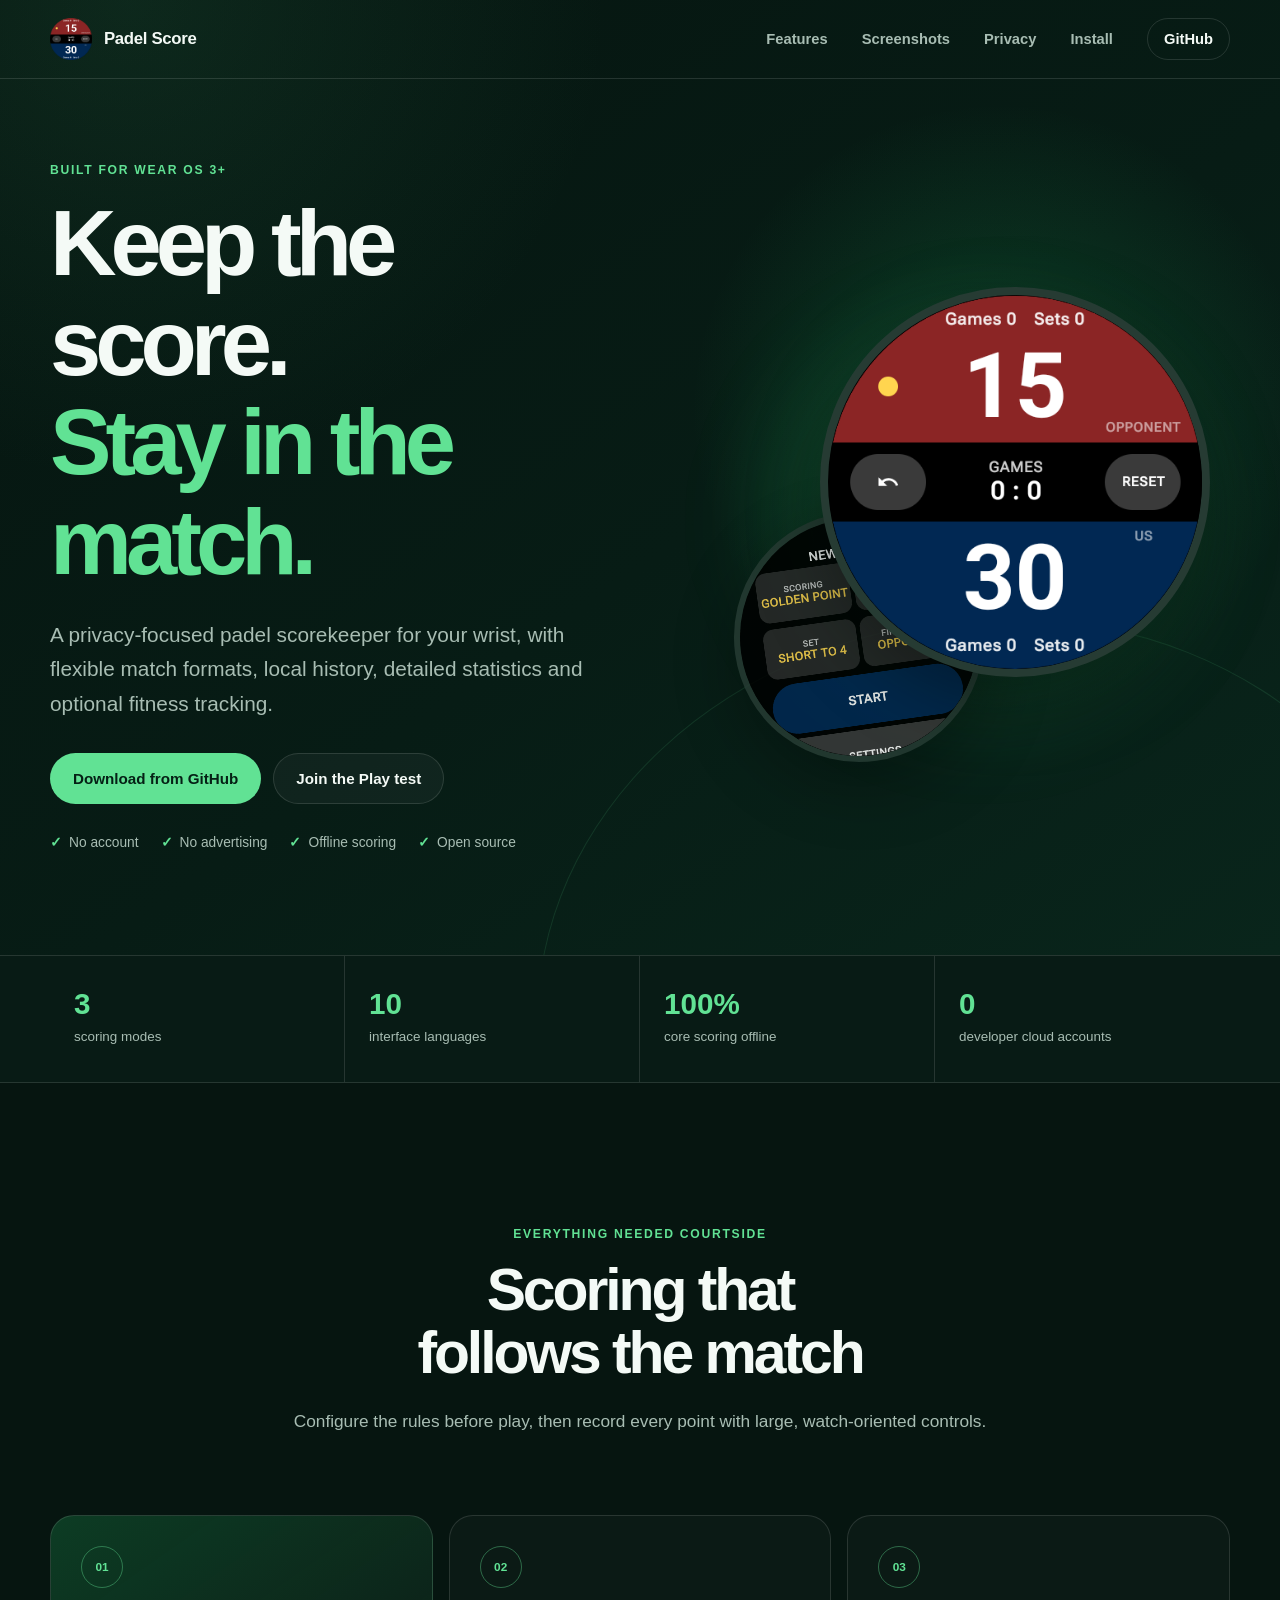
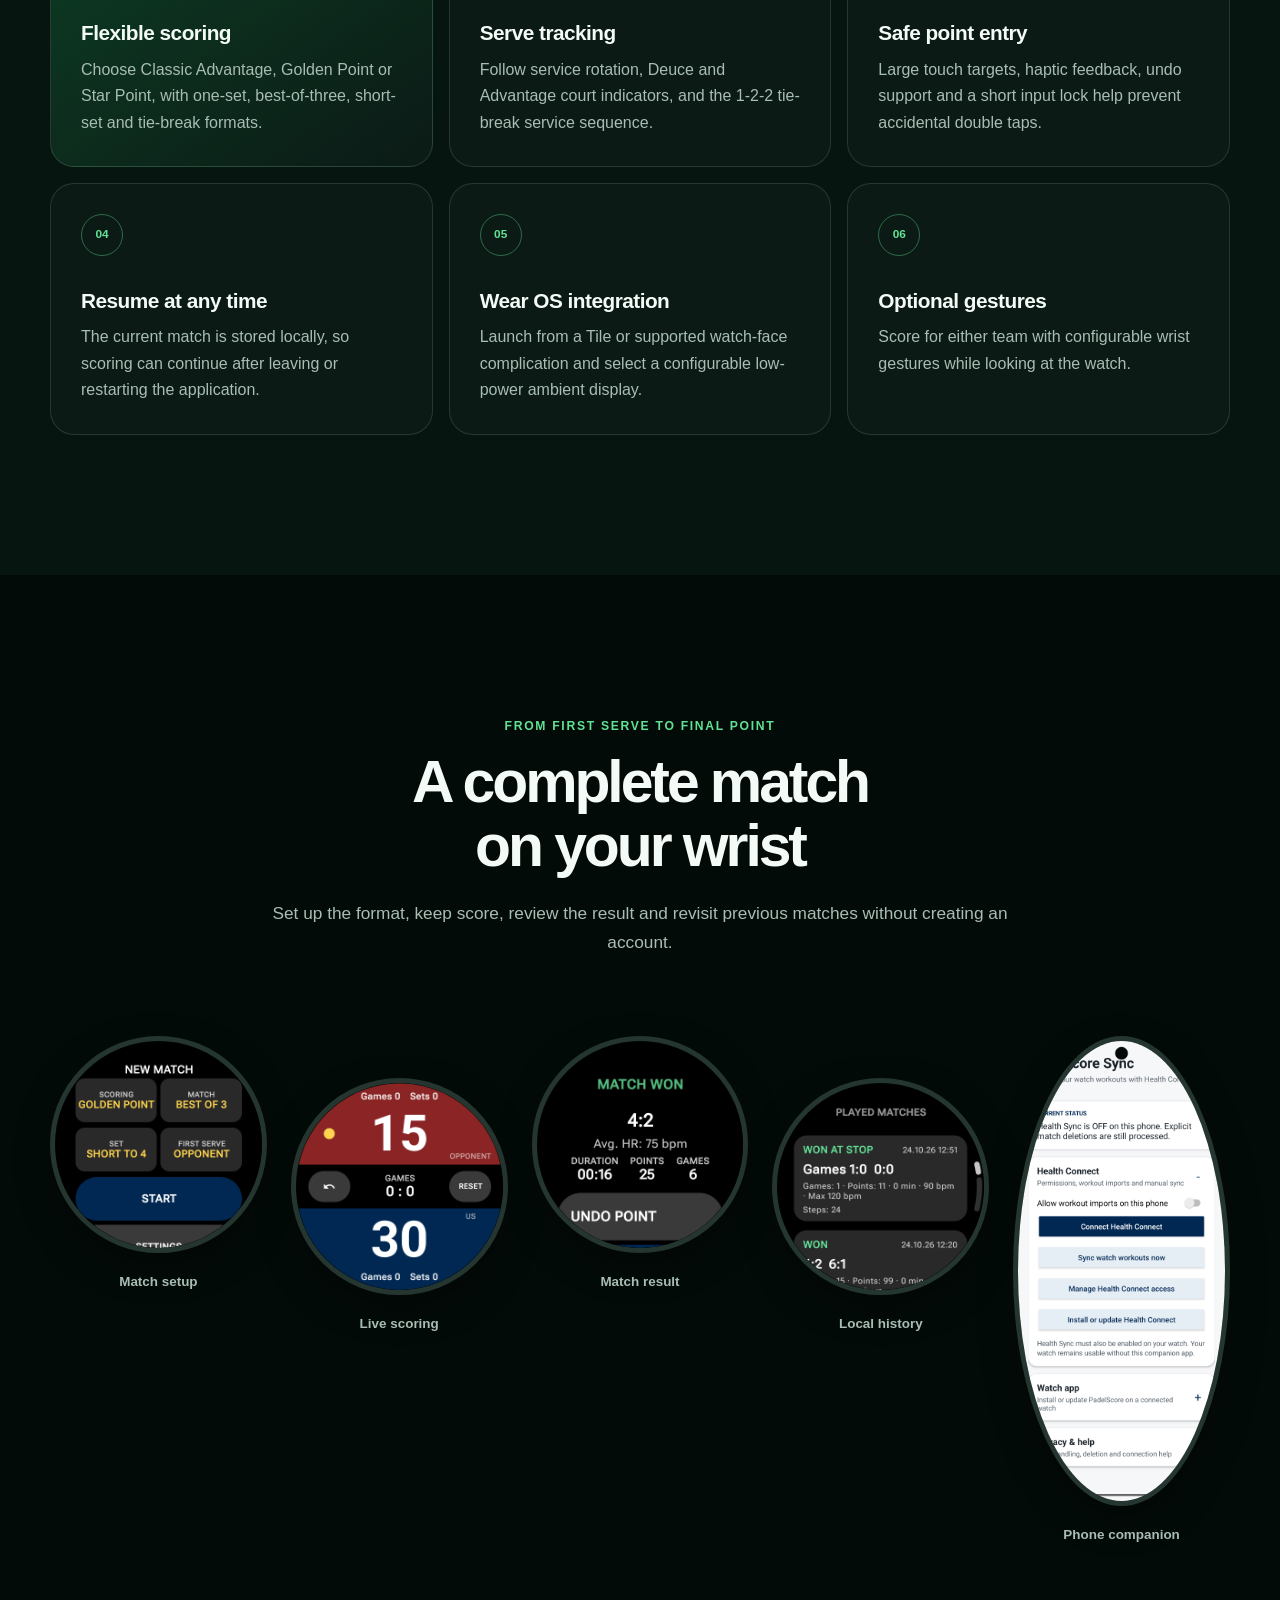
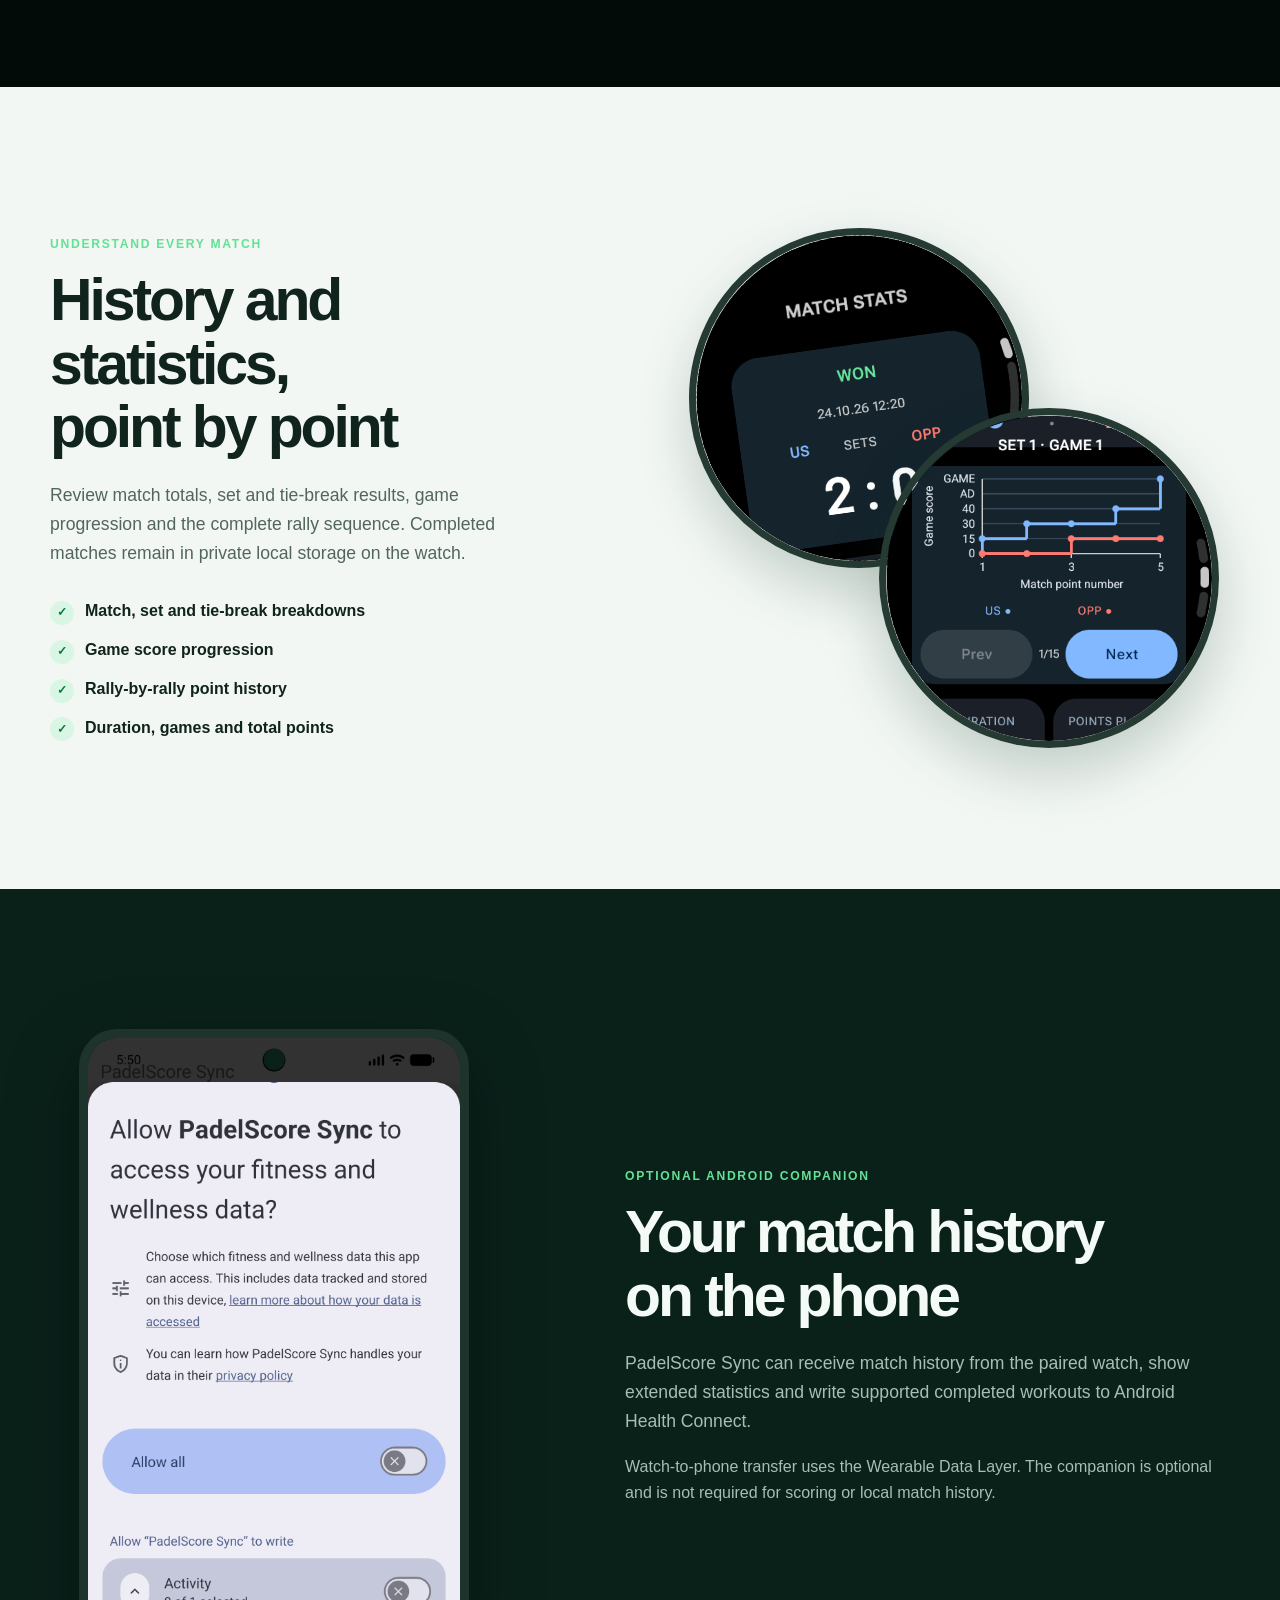
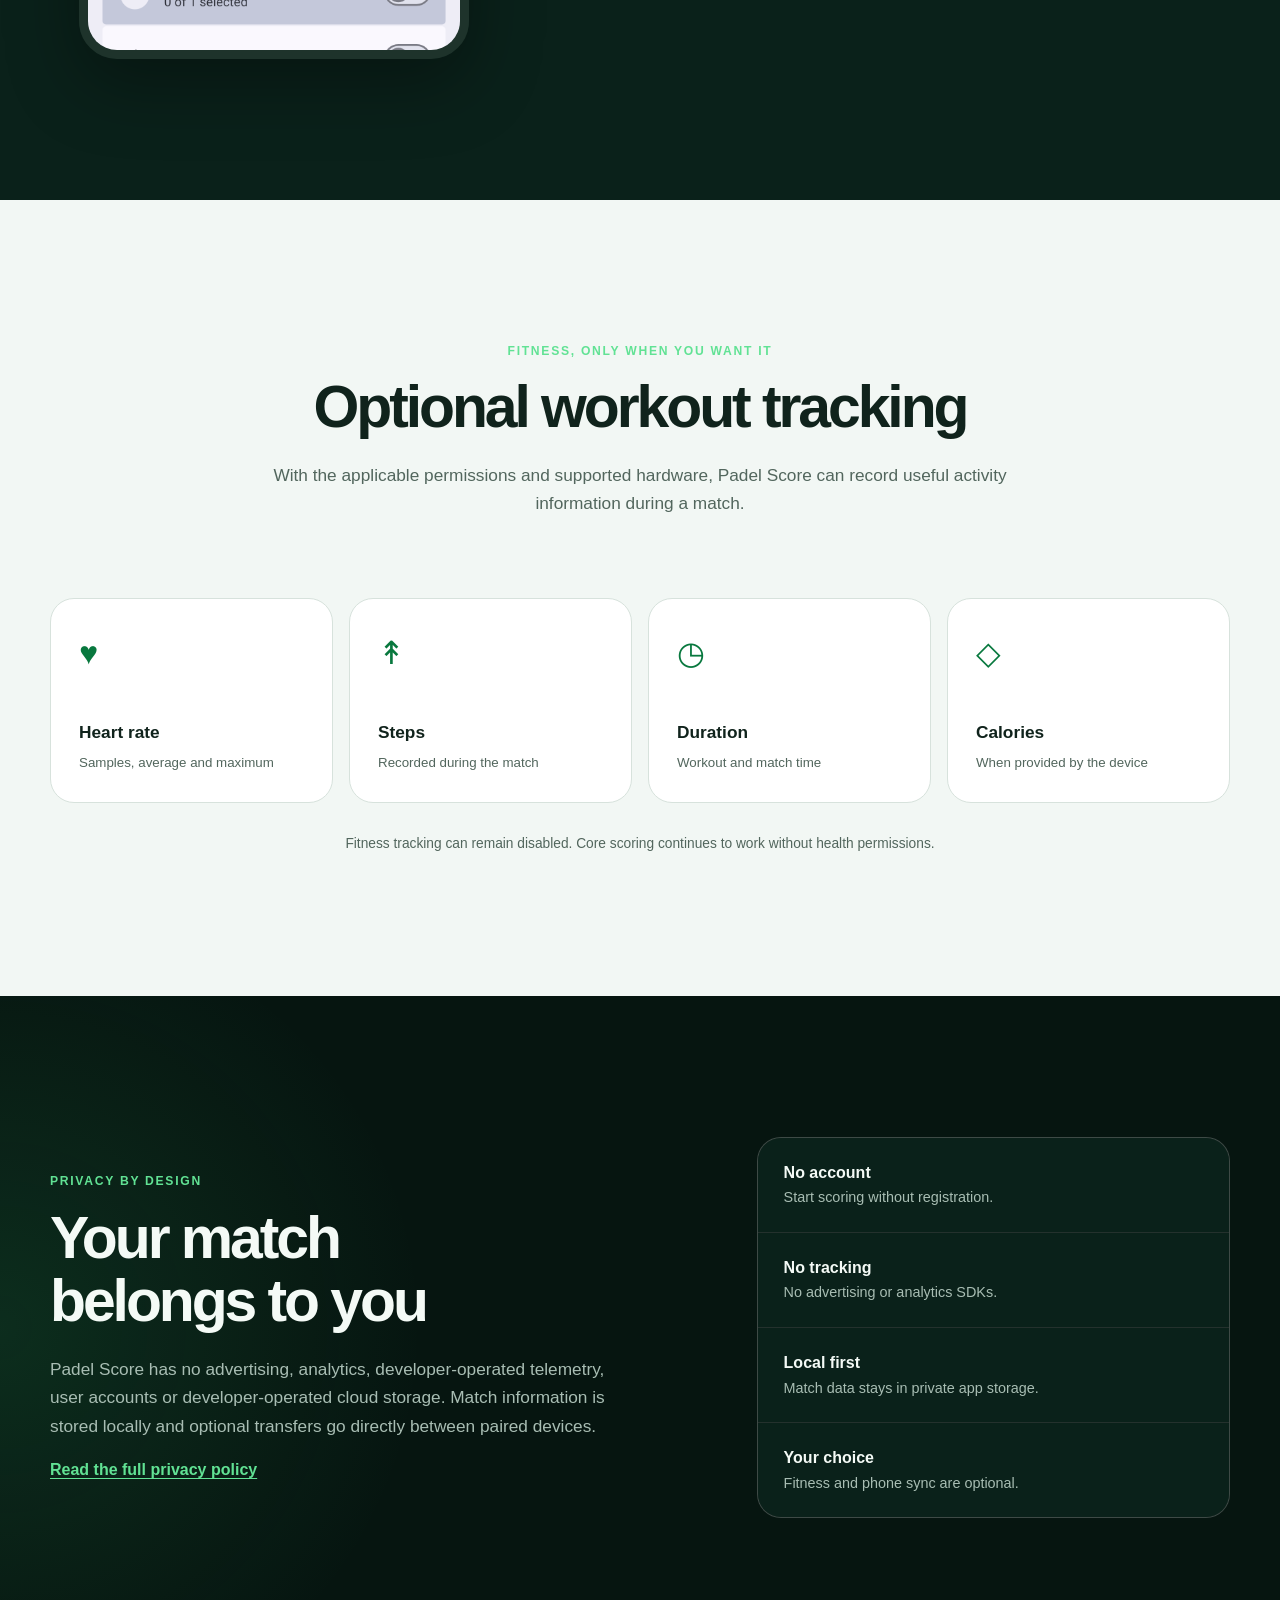
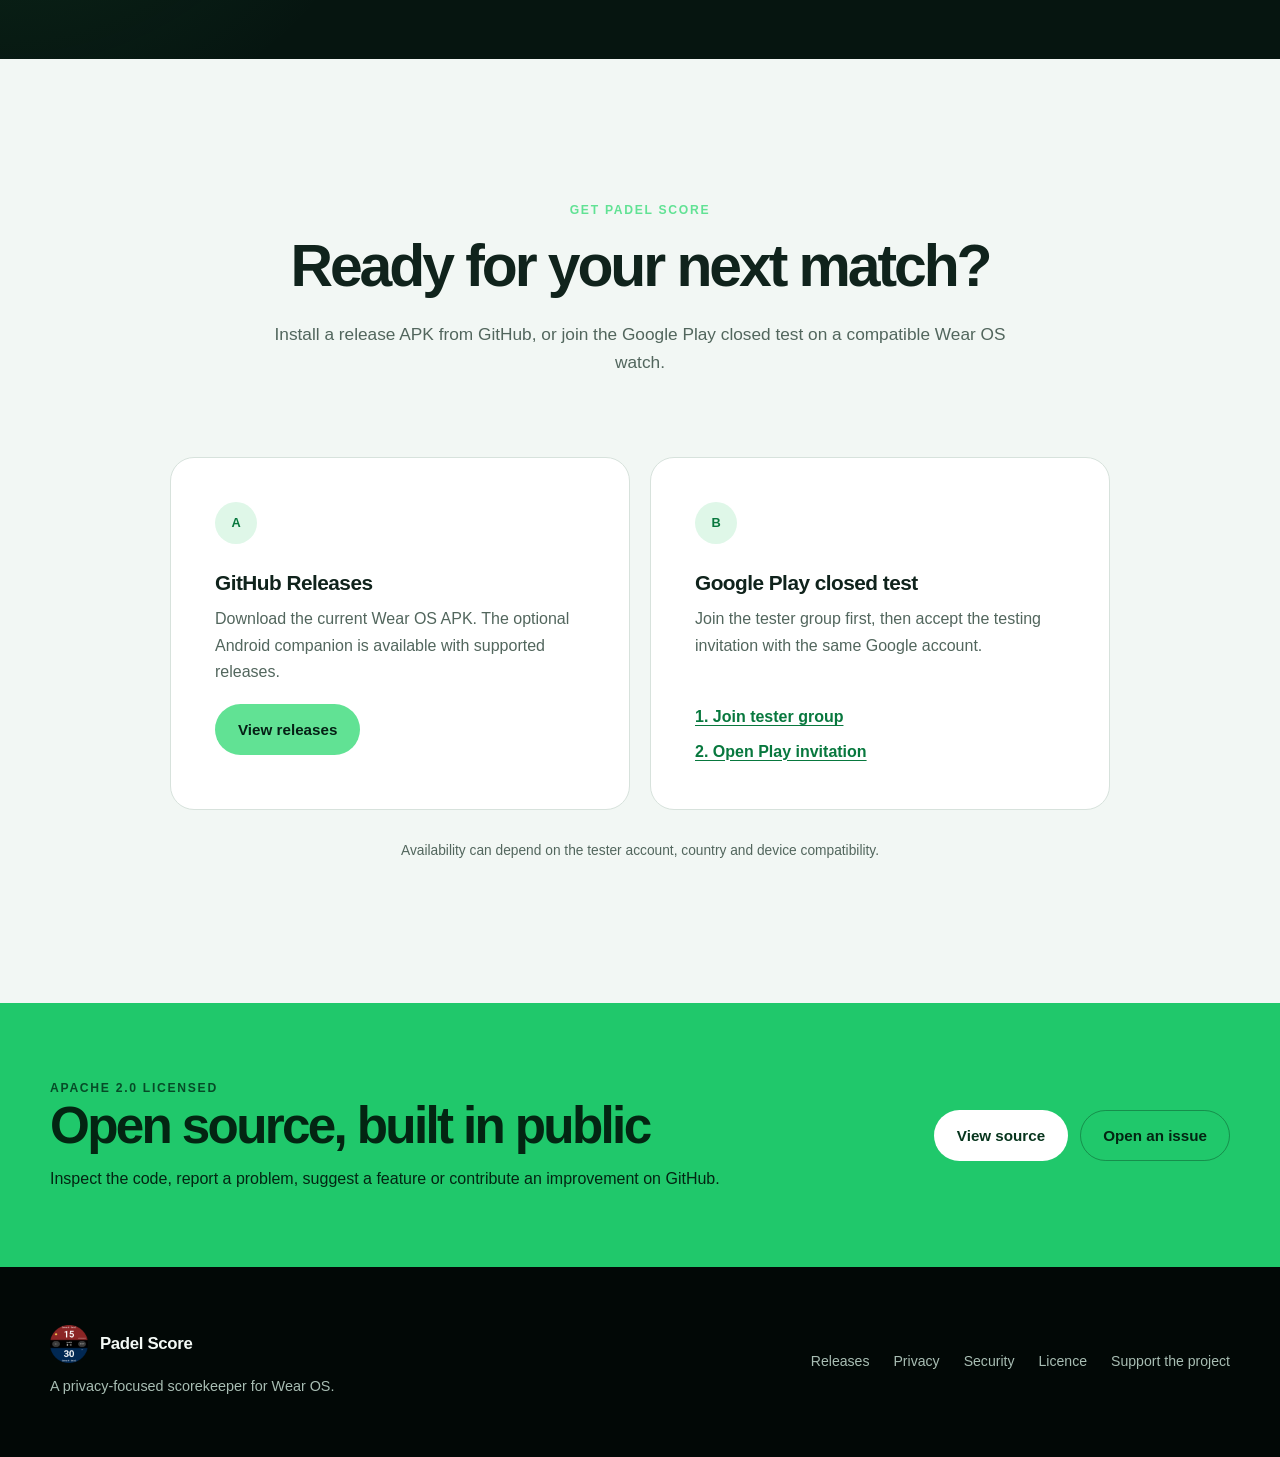
==== docs/index.html @ 8fca0ffe "github pages" ====
<!doctype html>
<html lang="en">
<head>
  <meta charset="utf-8">
  <meta name="viewport" content="width=device-width, initial-scale=1">
  <meta name="description" content="Padel Score is a privacy-focused Wear OS scorekeeper with offline scoring, local match history, detailed statistics and optional fitness tracking.">
  <meta name="theme-color" content="#071b16">
  <meta property="og:type" content="website">
  <meta property="og:title" content="Padel Score for Wear OS">
  <meta property="og:description" content="Keep score on your wrist. No account, no advertising and no developer-operated tracking.">
  <meta property="og:url" content="https://hygros.github.io/PadelScore/">
  <meta property="og:image" content="https://hygros.github.io/PadelScore/screenshots/07_match_scoring.png">
  <meta property="og:image:alt" content="Padel Score match scoring screen on Wear OS">
  <title>Padel Score for Wear OS</title>
  <link rel="icon" href="screenshots/07_match_scoring.png">
  <link rel="stylesheet" href="assets/styles.css">
</head>
<body>
  <a class="skip-link" href="#main">Skip to content</a>

  <header class="site-header">
    <div class="container nav-wrap">
      <a class="brand" href="./" aria-label="Padel Score home">
        <img src="screenshots/07_match_scoring.png" width="42" height="42" alt="">
        <span>Padel Score</span>
      </a>

      <nav aria-label="Main navigation">
        <a href="#features">Features</a>
        <a href="#screenshots">Screenshots</a>
        <a href="#privacy">Privacy</a>
        <a href="#install">Install</a>
        <a class="nav-github" href="https://github.com/Hygros/PadelScore">GitHub</a>
      </nav>
    </div>
  </header>

  <main id="main">
    <section class="hero">
      <div class="container hero-grid">
        <div class="hero-copy">
          <p class="eyebrow">Built for Wear OS 3+</p>
          <h1>Keep the score.<br><span>Stay in the match.</span></h1>
          <p class="hero-lead">
            A privacy-focused padel scorekeeper for your wrist, with flexible match formats,
            local history, detailed statistics and optional fitness tracking.
          </p>

          <div class="actions">
            <a class="button button-primary" href="https://github.com/Hygros/PadelScore/releases">
              Download from GitHub
            </a>
            <a class="button button-secondary" href="https://play.google.com/apps/testing/ch.hygro.padelscore">
              Join the Play test
            </a>
          </div>

          <ul class="trust-list" aria-label="Key product qualities">
            <li>No account</li>
            <li>No advertising</li>
            <li>Offline scoring</li>
            <li>Open source</li>
          </ul>
        </div>

        <div class="hero-visual" aria-label="Padel Score application preview">
          <div class="glow"></div>
          <figure class="watch-shot watch-shot-main">
            <img src="screenshots/07_match_scoring.png" alt="Live Padel Score match showing the current games, points and serving team">
          </figure>
          <figure class="watch-shot watch-shot-back">
            <img src="screenshots/01_new_match.png" alt="New match configuration screen">
          </figure>
        </div>
      </div>
    </section>

    <section class="quick-facts" aria-label="Product facts">
      <div class="container facts-grid">
        <div><strong>3</strong><span>scoring modes</span></div>
        <div><strong>10</strong><span>interface languages</span></div>
        <div><strong>100%</strong><span>core scoring offline</span></div>
        <div><strong>0</strong><span>developer cloud accounts</span></div>
      </div>
    </section>

    <section class="section" id="features">
      <div class="container">
        <div class="section-heading">
          <p class="eyebrow">Everything needed courtside</p>
          <h2>Scoring that follows the match</h2>
          <p>Configure the rules before play, then record every point with large, watch-oriented controls.</p>
        </div>

        <div class="feature-grid">
          <article class="feature-card feature-card-accent">
            <span class="feature-icon" aria-hidden="true">01</span>
            <h3>Flexible scoring</h3>
            <p>Choose Classic Advantage, Golden Point or Star Point, with one-set, best-of-three, short-set and tie-break formats.</p>
          </article>

          <article class="feature-card">
            <span class="feature-icon" aria-hidden="true">02</span>
            <h3>Serve tracking</h3>
            <p>Follow service rotation, Deuce and Advantage court indicators, and the 1-2-2 tie-break service sequence.</p>
          </article>

          <article class="feature-card">
            <span class="feature-icon" aria-hidden="true">03</span>
            <h3>Safe point entry</h3>
            <p>Large touch targets, haptic feedback, undo support and a short input lock help prevent accidental double taps.</p>
          </article>

          <article class="feature-card">
            <span class="feature-icon" aria-hidden="true">04</span>
            <h3>Resume at any time</h3>
            <p>The current match is stored locally, so scoring can continue after leaving or restarting the application.</p>
          </article>

          <article class="feature-card">
            <span class="feature-icon" aria-hidden="true">05</span>
            <h3>Wear OS integration</h3>
            <p>Launch from a Tile or supported watch-face complication and select a configurable low-power ambient display.</p>
          </article>

          <article class="feature-card">
            <span class="feature-icon" aria-hidden="true">06</span>
            <h3>Optional gestures</h3>
            <p>Score for either team with configurable wrist gestures while looking at the watch.</p>
          </article>
        </div>
      </div>
    </section>

    <section class="section section-dark" id="screenshots">
      <div class="container">
        <div class="section-heading">
          <p class="eyebrow">From first serve to final point</p>
          <h2>A complete match on your wrist</h2>
          <p>Set up the format, keep score, review the result and revisit previous matches without creating an account.</p>
        </div>

        <div class="screenshot-row">
          <figure>
            <img src="screenshots/01_new_match.png" loading="lazy" alt="New match setup with scoring mode and match format controls">
            <figcaption>Match setup</figcaption>
          </figure>
          <figure>
            <img src="screenshots/07_match_scoring.png" loading="lazy" alt="Live match scoring with teams, games and points">
            <figcaption>Live scoring</figcaption>
          </figure>
          <figure>
            <img src="screenshots/08_end_match.png" loading="lazy" alt="Completed match result">
            <figcaption>Match result</figcaption>
          </figure>
          <figure>
            <img src="screenshots/09_match_history.png" loading="lazy" alt="Locally stored match history">
            <figcaption>Local history</figcaption>
          </figure>
          <figure>
            <img src="screenshots/10_companion.png" loading="lazy" alt="Optional Android companion application">
            <figcaption>Phone companion</figcaption>
          </figure>
        </div>
      </div>
    </section>

    <section class="section stats-section">
      <div class="container split-layout">
        <div>
          <p class="eyebrow">Understand every match</p>
          <h2>History and statistics, point by point</h2>
          <p class="large-copy">
            Review match totals, set and tie-break results, game progression and the complete rally sequence.
            Completed matches remain in private local storage on the watch.
          </p>
          <ul class="check-list">
            <li>Match, set and tie-break breakdowns</li>
            <li>Game score progression</li>
            <li>Rally-by-rally point history</li>
            <li>Duration, games and total points</li>
          </ul>
        </div>

        <div class="stats-visual">
          <img class="stats-front" src="screenshots/stats-03.png" loading="lazy" alt="Game score progression chart">
          <img class="stats-back" src="screenshots/stats-01.png" loading="lazy" alt="Match statistics overview">
        </div>
      </div>
    </section>

    <section class="section companion-section">
      <div class="container split-layout split-layout-reverse">
        <div class="companion-visual">
          <img src="screenshots/11_companion-2.png" loading="lazy" alt="Detailed match view in the optional PadelScore Sync Android application">
        </div>

        <div>
          <p class="eyebrow">Optional Android companion</p>
          <h2>Your match history on the phone</h2>
          <p class="large-copy">
            PadelScore Sync can receive match history from the paired watch, show extended statistics
            and write supported completed workouts to Android Health Connect.
          </p>
          <p>
            Watch-to-phone transfer uses the Wearable Data Layer. The companion is optional and is
            not required for scoring or local match history.
          </p>
        </div>
      </div>
    </section>

    <section class="section fitness-section">
      <div class="container">
        <div class="section-heading">
          <p class="eyebrow">Fitness, only when you want it</p>
          <h2>Optional workout tracking</h2>
          <p>With the applicable permissions and supported hardware, Padel Score can record useful activity information during a match.</p>
        </div>

        <div class="metric-grid">
          <div><span aria-hidden="true">♥</span><strong>Heart rate</strong><small>Samples, average and maximum</small></div>
          <div><span aria-hidden="true">↟</span><strong>Steps</strong><small>Recorded during the match</small></div>
          <div><span aria-hidden="true">◷</span><strong>Duration</strong><small>Workout and match time</small></div>
          <div><span aria-hidden="true">◇</span><strong>Calories</strong><small>When provided by the device</small></div>
        </div>

        <p class="section-note">
          Fitness tracking can remain disabled. Core scoring continues to work without health permissions.
        </p>
      </div>
    </section>

    <section class="section privacy-section" id="privacy">
      <div class="container privacy-panel">
        <div>
          <p class="eyebrow">Privacy by design</p>
          <h2>Your match belongs to you</h2>
          <p>
            Padel Score has no advertising, analytics, developer-operated telemetry, user accounts
            or developer-operated cloud storage. Match information is stored locally and optional
            transfers go directly between paired devices.
          </p>
          <a class="text-link" href="https://github.com/Hygros/PadelScore/blob/main/docs/privacy-policy.md">
            Read the full privacy policy
          </a>
        </div>

        <ul class="privacy-list">
          <li><strong>No account</strong><span>Start scoring without registration.</span></li>
          <li><strong>No tracking</strong><span>No advertising or analytics SDKs.</span></li>
          <li><strong>Local first</strong><span>Match data stays in private app storage.</span></li>
          <li><strong>Your choice</strong><span>Fitness and phone sync are optional.</span></li>
        </ul>
      </div>
    </section>

    <section class="section install-section" id="install">
      <div class="container">
        <div class="section-heading">
          <p class="eyebrow">Get Padel Score</p>
          <h2>Ready for your next match?</h2>
          <p>Install a release APK from GitHub, or join the Google Play closed test on a compatible Wear OS watch.</p>
        </div>

        <div class="install-grid">
          <article>
            <span class="step-number">A</span>
            <h3>GitHub Releases</h3>
            <p>Download the current Wear OS APK. The optional Android companion is available with supported releases.</p>
            <a class="button button-primary" href="https://github.com/Hygros/PadelScore/releases">View releases</a>
          </article>

          <article>
            <span class="step-number">B</span>
            <h3>Google Play closed test</h3>
            <p>Join the tester group first, then accept the testing invitation with the same Google account.</p>
            <div class="stacked-links">
              <a href="https://groups.google.com/g/padel-score-testers">1. Join tester group</a>
              <a href="https://play.google.com/apps/testing/ch.hygro.padelscore">2. Open Play invitation</a>
            </div>
          </article>
        </div>

        <p class="availability-note">Availability can depend on the tester account, country and device compatibility.</p>
      </div>
    </section>

    <section class="open-source">
      <div class="container open-source-inner">
        <div>
          <p class="eyebrow">Apache 2.0 licensed</p>
          <h2>Open source, built in public</h2>
          <p>Inspect the code, report a problem, suggest a feature or contribute an improvement on GitHub.</p>
        </div>
        <div class="actions">
          <a class="button button-light" href="https://github.com/Hygros/PadelScore">View source</a>
          <a class="button button-outline-light" href="https://github.com/Hygros/PadelScore/issues">Open an issue</a>
        </div>
      </div>
    </section>
  </main>

  <footer>
    <div class="container footer-grid">
      <div>
        <a class="brand footer-brand" href="./">
          <img src="screenshots/07_match_scoring.png" width="38" height="38" alt="">
          <span>Padel Score</span>
        </a>
        <p>A privacy-focused scorekeeper for Wear OS.</p>
      </div>

      <div class="footer-links">
        <a href="https://github.com/Hygros/PadelScore/releases">Releases</a>
        <a href="https://github.com/Hygros/PadelScore/blob/main/docs/privacy-policy.md">Privacy</a>
        <a href="https://github.com/Hygros/PadelScore/blob/main/SECURITY.md">Security</a>
        <a href="https://github.com/Hygros/PadelScore/blob/main/LICENSE">Licence</a>
        <a href="https://buymeacoffee.com/hygros">Support the project</a>
      </div>
    </div>
  </footer>
</body>
</html>
---- docs/assets/styles.css ----
:root {
  color-scheme: dark;
  --bg: #061510;
  --bg-soft: #0a211a;
  --surface: #102a22;
  --surface-light: #f2f7f4;
  --text: #f4faf6;
  --text-dark: #10231c;
  --muted: #a8bdb3;
  --muted-dark: #52665d;
  --accent: #61e294;
  --accent-strong: #20c86b;
  --accent-dark: #08783e;
  --line: rgba(255, 255, 255, 0.12);
  --shadow: 0 24px 70px rgba(0, 0, 0, 0.35);
  --radius: 24px;
  --container: 1180px;
}

* {
  box-sizing: border-box;
}

html {
  scroll-behavior: smooth;
}

body {
  margin: 0;
  overflow-x: hidden;
  background: var(--bg);
  color: var(--text);
  font-family: Inter, Aptos, "Segoe UI", Roboto, Helvetica, Arial, sans-serif;
  font-size: 16px;
  line-height: 1.65;
  text-rendering: optimizeLegibility;
}

img {
  display: block;
  max-width: 100%;
}

a {
  color: inherit;
  text-decoration-thickness: 1px;
  text-underline-offset: 0.2em;
}

a:focus-visible,
button:focus-visible {
  outline: 3px solid #fff;
  outline-offset: 4px;
}

.container {
  width: min(calc(100% - 40px), var(--container));
  margin-inline: auto;
}

.skip-link {
  position: fixed;
  z-index: 100;
  top: 12px;
  left: 12px;
  padding: 10px 16px;
  border-radius: 8px;
  background: #fff;
  color: #000;
  transform: translateY(-160%);
}

.skip-link:focus {
  transform: translateY(0);
}

.site-header {
  position: absolute;
  z-index: 10;
  top: 0;
  right: 0;
  left: 0;
  border-bottom: 1px solid var(--line);
}

.nav-wrap {
  min-height: 78px;
  display: flex;
  align-items: center;
  justify-content: space-between;
  gap: 32px;
}

.brand {
  display: inline-flex;
  align-items: center;
  gap: 12px;
  color: var(--text);
  font-size: 1.05rem;
  font-weight: 750;
  letter-spacing: -0.02em;
  text-decoration: none;
}

.brand img {
  border-radius: 10px;
}

nav {
  display: flex;
  align-items: center;
  gap: clamp(16px, 3vw, 34px);
}

nav a {
  color: var(--muted);
  font-size: 0.92rem;
  font-weight: 650;
  text-decoration: none;
}

nav a:hover {
  color: var(--text);
}

nav .nav-github {
  padding: 8px 16px;
  border: 1px solid var(--line);
  border-radius: 999px;
  color: var(--text);
}

.hero {
  position: relative;
  overflow: hidden;
  min-height: 760px;
  padding: 160px 0 100px;
  background:
    radial-gradient(circle at 78% 43%, rgba(37, 210, 112, 0.2), transparent 27%),
    radial-gradient(circle at 10% 0%, rgba(46, 125, 82, 0.18), transparent 32%),
    linear-gradient(145deg, #061510 0%, #071c15 55%, #09251b 100%);
}

.hero::after {
  position: absolute;
  right: -12%;
  bottom: -45%;
  width: 70%;
  height: 80%;
  border: 1px solid rgba(97, 226, 148, 0.12);
  border-radius: 50%;
  content: "";
  transform: rotate(-8deg);
}

.hero-grid {
  position: relative;
  z-index: 1;
  display: grid;
  grid-template-columns: minmax(0, 1.08fr) minmax(370px, 0.92fr);
  align-items: center;
  gap: clamp(45px, 8vw, 110px);
}

.eyebrow {
  margin: 0 0 14px;
  color: var(--accent);
  font-size: 0.76rem;
  font-weight: 800;
  letter-spacing: 0.14em;
  text-transform: uppercase;
}

h1,
h2,
h3,
p {
  margin-top: 0;
}

h1,
h2,
h3 {
  line-height: 1.08;
  text-wrap: balance;
}

h1 {
  max-width: 760px;
  margin-bottom: 26px;
  font-size: clamp(3.35rem, 7.2vw, 6.3rem);
  letter-spacing: -0.065em;
}

h1 span {
  color: var(--accent);
}

h2 {
  margin-bottom: 22px;
  font-size: clamp(2.25rem, 4.6vw, 4.25rem);
  letter-spacing: -0.052em;
}

h3 {
  margin-bottom: 12px;
  font-size: 1.3rem;
  letter-spacing: -0.025em;
}

.hero-lead {
  max-width: 650px;
  margin-bottom: 32px;
  color: var(--muted);
  font-size: clamp(1.08rem, 2vw, 1.3rem);
}

.actions {
  display: flex;
  flex-wrap: wrap;
  gap: 12px;
}

.button {
  display: inline-flex;
  min-height: 50px;
  align-items: center;
  justify-content: center;
  padding: 12px 22px;
  border: 1px solid transparent;
  border-radius: 999px;
  font-size: 0.95rem;
  font-weight: 750;
  text-decoration: none;
  transition: transform 160ms ease, background-color 160ms ease, border-color 160ms ease;
}

.button:hover {
  transform: translateY(-2px);
}

.button-primary {
  background: var(--accent);
  color: #052015;
}

.button-primary:hover {
  background: #88efa9;
}

.button-secondary {
  border-color: var(--line);
  background: rgba(255, 255, 255, 0.04);
  color: var(--text);
}

.trust-list {
  display: flex;
  flex-wrap: wrap;
  gap: 7px 22px;
  margin: 28px 0 0;
  padding: 0;
  color: var(--muted);
  font-size: 0.86rem;
  list-style: none;
}

.trust-list li::before {
  margin-right: 7px;
  color: var(--accent);
  content: "✓";
  font-weight: 800;
}

.hero-visual {
  position: relative;
  height: 520px;
}

.glow {
  position: absolute;
  inset: 12% 5% 7%;
  border-radius: 50%;
  background: rgba(54, 231, 128, 0.1);
  filter: blur(40px);
}

.watch-shot {
  position: absolute;
  margin: 0;
  overflow: hidden;
  border: 8px solid #263b33;
  border-radius: 50%;
  background: #000;
  box-shadow: var(--shadow);
}

.watch-shot img {
  width: 100%;
  aspect-ratio: 1;
  object-fit: cover;
}

.watch-shot-main {
  z-index: 2;
  top: 40px;
  right: 4%;
  width: min(82%, 390px);
}

.watch-shot-back {
  bottom: 5px;
  left: 0;
  width: min(53%, 250px);
  border-width: 6px;
  opacity: 0.86;
  transform: rotate(-8deg);
}

.quick-facts {
  border-block: 1px solid var(--line);
  background: #081b15;
}

.facts-grid {
  display: grid;
  grid-template-columns: repeat(4, 1fr);
}

.facts-grid div {
  display: flex;
  min-height: 126px;
  flex-direction: column;
  justify-content: center;
  padding: 24px;
  border-right: 1px solid var(--line);
}

.facts-grid div:last-child {
  border-right: 0;
}

.facts-grid strong {
  color: var(--accent);
  font-size: 1.85rem;
  line-height: 1;
}

.facts-grid span {
  margin-top: 7px;
  color: var(--muted);
  font-size: 0.84rem;
}

.section {
  padding: clamp(85px, 11vw, 145px) 0;
}

.section-heading {
  max-width: 760px;
  margin: 0 auto clamp(48px, 7vw, 80px);
  text-align: center;
}

.section-heading > p:last-child {
  color: var(--muted);
  font-size: 1.08rem;
}

.feature-grid {
  display: grid;
  grid-template-columns: repeat(3, 1fr);
  gap: 16px;
}

.feature-card {
  min-height: 250px;
  padding: 30px;
  border: 1px solid var(--line);
  border-radius: var(--radius);
  background: rgba(255, 255, 255, 0.025);
}

.feature-card-accent {
  background: linear-gradient(145deg, rgba(36, 185, 100, 0.24), rgba(255, 255, 255, 0.025));
}

.feature-card p {
  margin-bottom: 0;
  color: var(--muted);
}

.feature-icon {
  display: grid;
  width: 42px;
  height: 42px;
  margin-bottom: 34px;
  place-items: center;
  border: 1px solid rgba(97, 226, 148, 0.4);
  border-radius: 50%;
  color: var(--accent);
  font-size: 0.74rem;
  font-weight: 800;
}

.section-dark {
  background: #030b08;
}

.screenshot-row {
  display: grid;
  grid-template-columns: repeat(5, 1fr);
  gap: clamp(12px, 2vw, 24px);
}

.screenshot-row figure {
  margin: 0;
  text-align: center;
}

.screenshot-row img {
  width: 100%;
  border: 5px solid #24362f;
  border-radius: 50%;
  box-shadow: 0 14px 35px rgba(0, 0, 0, 0.35);
}

.screenshot-row figure:nth-child(even) {
  padding-top: 42px;
}

.screenshot-row figcaption {
  margin-top: 18px;
  color: var(--muted);
  font-size: 0.84rem;
  font-weight: 650;
}

.stats-section,
.fitness-section,
.install-section {
  background: var(--surface-light);
  color: var(--text-dark);
}

.split-layout {
  display: grid;
  grid-template-columns: minmax(0, 0.95fr) minmax(400px, 1.05fr);
  align-items: center;
  gap: clamp(50px, 10vw, 130px);
}

.large-copy {
  color: var(--muted-dark);
  font-size: 1.1rem;
}

.check-list {
  display: grid;
  gap: 12px;
  margin: 30px 0 0;
  padding: 0;
  list-style: none;
}

.check-list li {
  font-weight: 650;
}

.check-list li::before {
  display: inline-grid;
  width: 24px;
  height: 24px;
  margin-right: 11px;
  place-items: center;
  border-radius: 50%;
  background: #d9f5e4;
  color: var(--accent-dark);
  content: "✓";
  font-size: 0.75rem;
}

.stats-visual {
  position: relative;
  min-height: 520px;
}

.stats-visual img {
  position: absolute;
  width: min(66%, 340px);
  border: 7px solid #253a32;
  border-radius: 50%;
  box-shadow: 0 24px 55px rgba(21, 57, 40, 0.22);
}

.stats-front {
  z-index: 2;
  right: 2%;
  bottom: 0;
}

.stats-back {
  top: 0;
  left: 2%;
  transform: rotate(-8deg);
}

.companion-section {
  background: #0a211a;
}

.split-layout-reverse {
  grid-template-columns: minmax(400px, 0.85fr) minmax(0, 1.15fr);
}

.companion-visual {
  display: flex;
  justify-content: center;
}

.companion-visual img {
  width: min(100%, 390px);
  max-height: 630px;
  border: 9px solid #1e332b;
  border-radius: 38px;
  box-shadow: var(--shadow);
  object-fit: cover;
  object-position: top;
}

.companion-section .large-copy,
.companion-section p:last-child {
  color: var(--muted);
}

.fitness-section .section-heading > p:last-child {
  color: var(--muted-dark);
}

.metric-grid {
  display: grid;
  grid-template-columns: repeat(4, 1fr);
  gap: 16px;
}

.metric-grid div {
  display: flex;
  min-height: 205px;
  flex-direction: column;
  padding: 28px;
  border: 1px solid #d7e2dc;
  border-radius: var(--radius);
  background: #fff;
}

.metric-grid span {
  margin-bottom: auto;
  color: var(--accent-dark);
  font-size: 2rem;
}

.metric-grid strong {
  font-size: 1.08rem;
}

.metric-grid small {
  margin-top: 5px;
  color: var(--muted-dark);
}

.section-note,
.availability-note {
  margin: 30px auto 0;
  color: var(--muted-dark);
  font-size: 0.86rem;
  text-align: center;
}

.privacy-section {
  background:
    radial-gradient(circle at 0 50%, rgba(56, 208, 119, 0.13), transparent 32%),
    var(--bg);
}

.privacy-panel {
  display: grid;
  grid-template-columns: 1.1fr 0.9fr;
  gap: clamp(50px, 10vw, 130px);
  align-items: center;
}

.privacy-panel > div > p:not(.eyebrow) {
  max-width: 650px;
  color: var(--muted);
  font-size: 1.08rem;
}

.text-link {
  color: var(--accent);
  font-weight: 750;
}

.privacy-list {
  display: grid;
  gap: 1px;
  margin: 0;
  padding: 0;
  overflow: hidden;
  border: 1px solid var(--line);
  border-radius: var(--radius);
  background: var(--line);
  list-style: none;
}

.privacy-list li {
  display: flex;
  flex-direction: column;
  padding: 22px 26px;
  background: #0a211a;
}

.privacy-list span {
  color: var(--muted);
  font-size: 0.9rem;
}

.install-section .section-heading > p:last-child {
  color: var(--muted-dark);
}

.install-grid {
  display: grid;
  max-width: 940px;
  margin-inline: auto;
  grid-template-columns: repeat(2, 1fr);
  gap: 20px;
}

.install-grid article {
  padding: clamp(28px, 4vw, 44px);
  border: 1px solid #d7e2dc;
  border-radius: var(--radius);
  background: #fff;
}

.install-grid article p {
  min-height: 82px;
  color: var(--muted-dark);
}

.step-number {
  display: grid;
  width: 42px;
  height: 42px;
  margin-bottom: 28px;
  place-items: center;
  border-radius: 50%;
  background: #dff7e8;
  color: var(--accent-dark);
  font-size: 0.8rem;
  font-weight: 800;
}

.stacked-links {
  display: flex;
  flex-direction: column;
  align-items: flex-start;
  gap: 8px;
}

.stacked-links a {
  color: var(--accent-dark);
  font-weight: 750;
}

.open-source {
  padding: 75px 0;
  background: var(--accent-strong);
  color: #032512;
}

.open-source-inner {
  display: flex;
  align-items: center;
  justify-content: space-between;
  gap: 50px;
}

.open-source h2 {
  margin-bottom: 12px;
  font-size: clamp(2rem, 4vw, 3.3rem);
}

.open-source p {
  max-width: 670px;
  margin-bottom: 0;
}

.open-source .eyebrow {
  color: #064b27;
}

.button-light {
  background: #fff;
  color: #07351d;
}

.button-outline-light {
  border-color: rgba(3, 37, 18, 0.35);
  color: #032512;
}

footer {
  padding: 58px 0;
  background: #020806;
}

.footer-grid {
  display: flex;
  align-items: center;
  justify-content: space-between;
  gap: 40px;
}

.footer-brand {
  margin-bottom: 12px;
}

footer p {
  margin-bottom: 0;
  color: var(--muted);
  font-size: 0.9rem;
}

.footer-links {
  display: flex;
  flex-wrap: wrap;
  justify-content: flex-end;
  gap: 12px 24px;
}

.footer-links a {
  color: var(--muted);
  font-size: 0.88rem;
  text-decoration: none;
}

.footer-links a:hover {
  color: var(--text);
}

@media (max-width: 900px) {
  .hero-grid,
  .split-layout,
  .split-layout-reverse,
  .privacy-panel {
    grid-template-columns: 1fr;
  }

  .hero {
    padding-top: 140px;
  }

  .hero-copy {
    text-align: center;
  }

  .hero-lead,
  .actions,
  .trust-list {
    justify-content: center;
    margin-right: auto;
    margin-left: auto;
  }

  .hero-visual {
    width: min(100%, 560px);
    margin-inline: auto;
  }

  .feature-grid {
    grid-template-columns: repeat(2, 1fr);
  }

  .split-layout-reverse .companion-visual {
    order: 2;
  }

  .metric-grid {
    grid-template-columns: repeat(2, 1fr);
  }

  .privacy-panel {
    max-width: 740px;
  }

  .open-source-inner {
    align-items: flex-start;
    flex-direction: column;
  }
}

@media (max-width: 680px) {
  .container {
    width: min(calc(100% - 28px), var(--container));
  }

  .site-header {
    position: relative;
    background: #061510;
  }

  .nav-wrap {
    min-height: 68px;
  }

  nav a:not(.nav-github) {
    display: none;
  }

  .hero {
    min-height: 0;
    padding: 82px 0 70px;
  }

  h1 {
    font-size: clamp(3rem, 15vw, 4.5rem);
  }

  .hero-visual {
    height: 390px;
  }

  .watch-shot-main {
    right: 1%;
    width: min(78%, 310px);
  }

  .watch-shot-back {
    width: min(50%, 190px);
  }

  .facts-grid {
    grid-template-columns: repeat(2, 1fr);
  }

  .facts-grid div:nth-child(2) {
    border-right: 0;
  }

  .facts-grid div:nth-child(-n + 2) {
    border-bottom: 1px solid var(--line);
  }

  .feature-grid,
  .install-grid {
    grid-template-columns: 1fr;
  }

  .feature-card {
    min-height: 0;
  }

  .screenshot-row {
    width: calc(100% + 14px);
    grid-template-columns: repeat(5, 180px);
    overflow-x: auto;
    scroll-snap-type: x mandatory;
    scrollbar-color: var(--accent-dark) transparent;
  }

  .screenshot-row figure {
    scroll-snap-align: start;
  }

  .screenshot-row figure:nth-child(even) {
    padding-top: 0;
  }

  .stats-visual {
    min-height: 390px;
  }

  .stats-visual img {
    width: min(62%, 260px);
    border-width: 5px;
  }

  .companion-visual img {
    max-height: 560px;
  }

  .metric-grid {
    grid-template-columns: 1fr;
  }

  .metric-grid div {
    min-height: 160px;
  }

  .install-grid article p {
    min-height: 0;
  }

  .footer-grid {
    align-items: flex-start;
    flex-direction: column;
  }

  .footer-links {
    justify-content: flex-start;
  }
}

@media (prefers-reduced-motion: reduce) {
  html {
    scroll-behavior: auto;
  }

  *,
  *::before,
  *::after {
    scroll-behavior: auto !important;
    transition-duration: 0.01ms !important;
  }
}
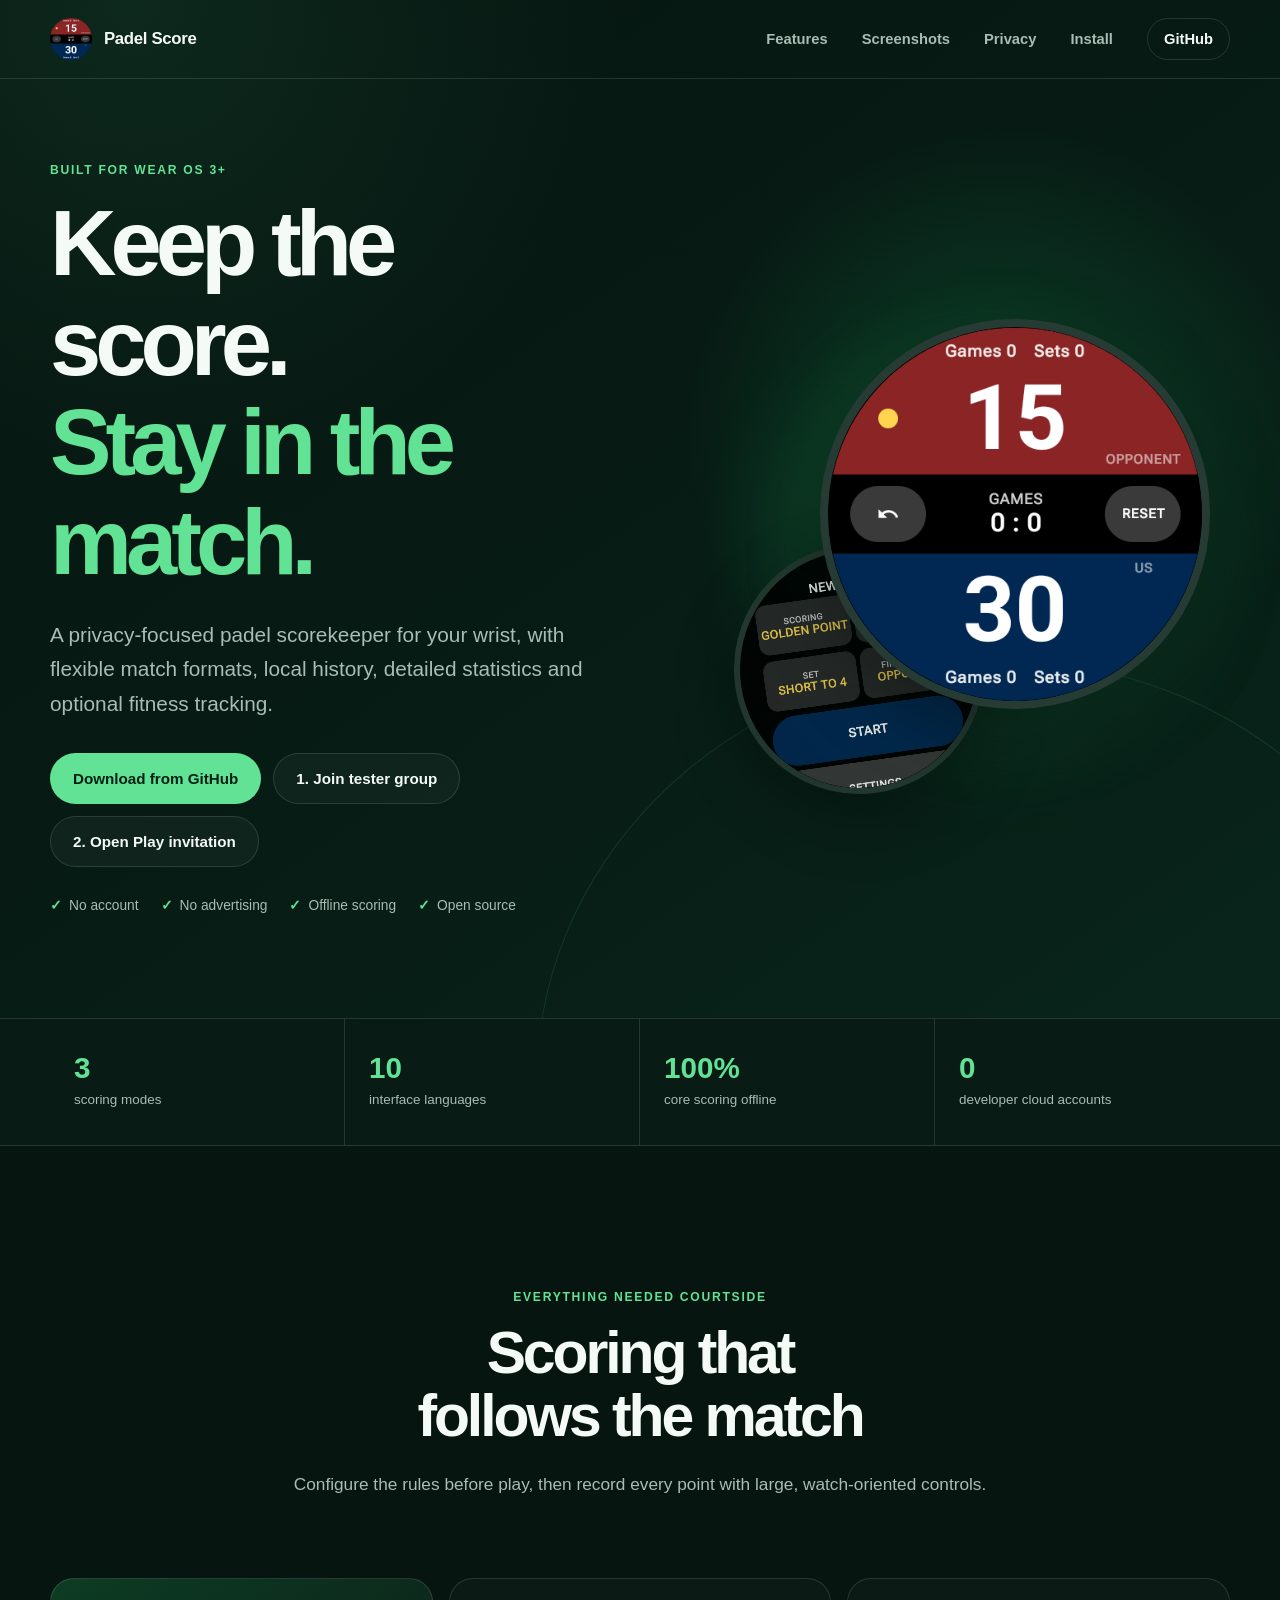
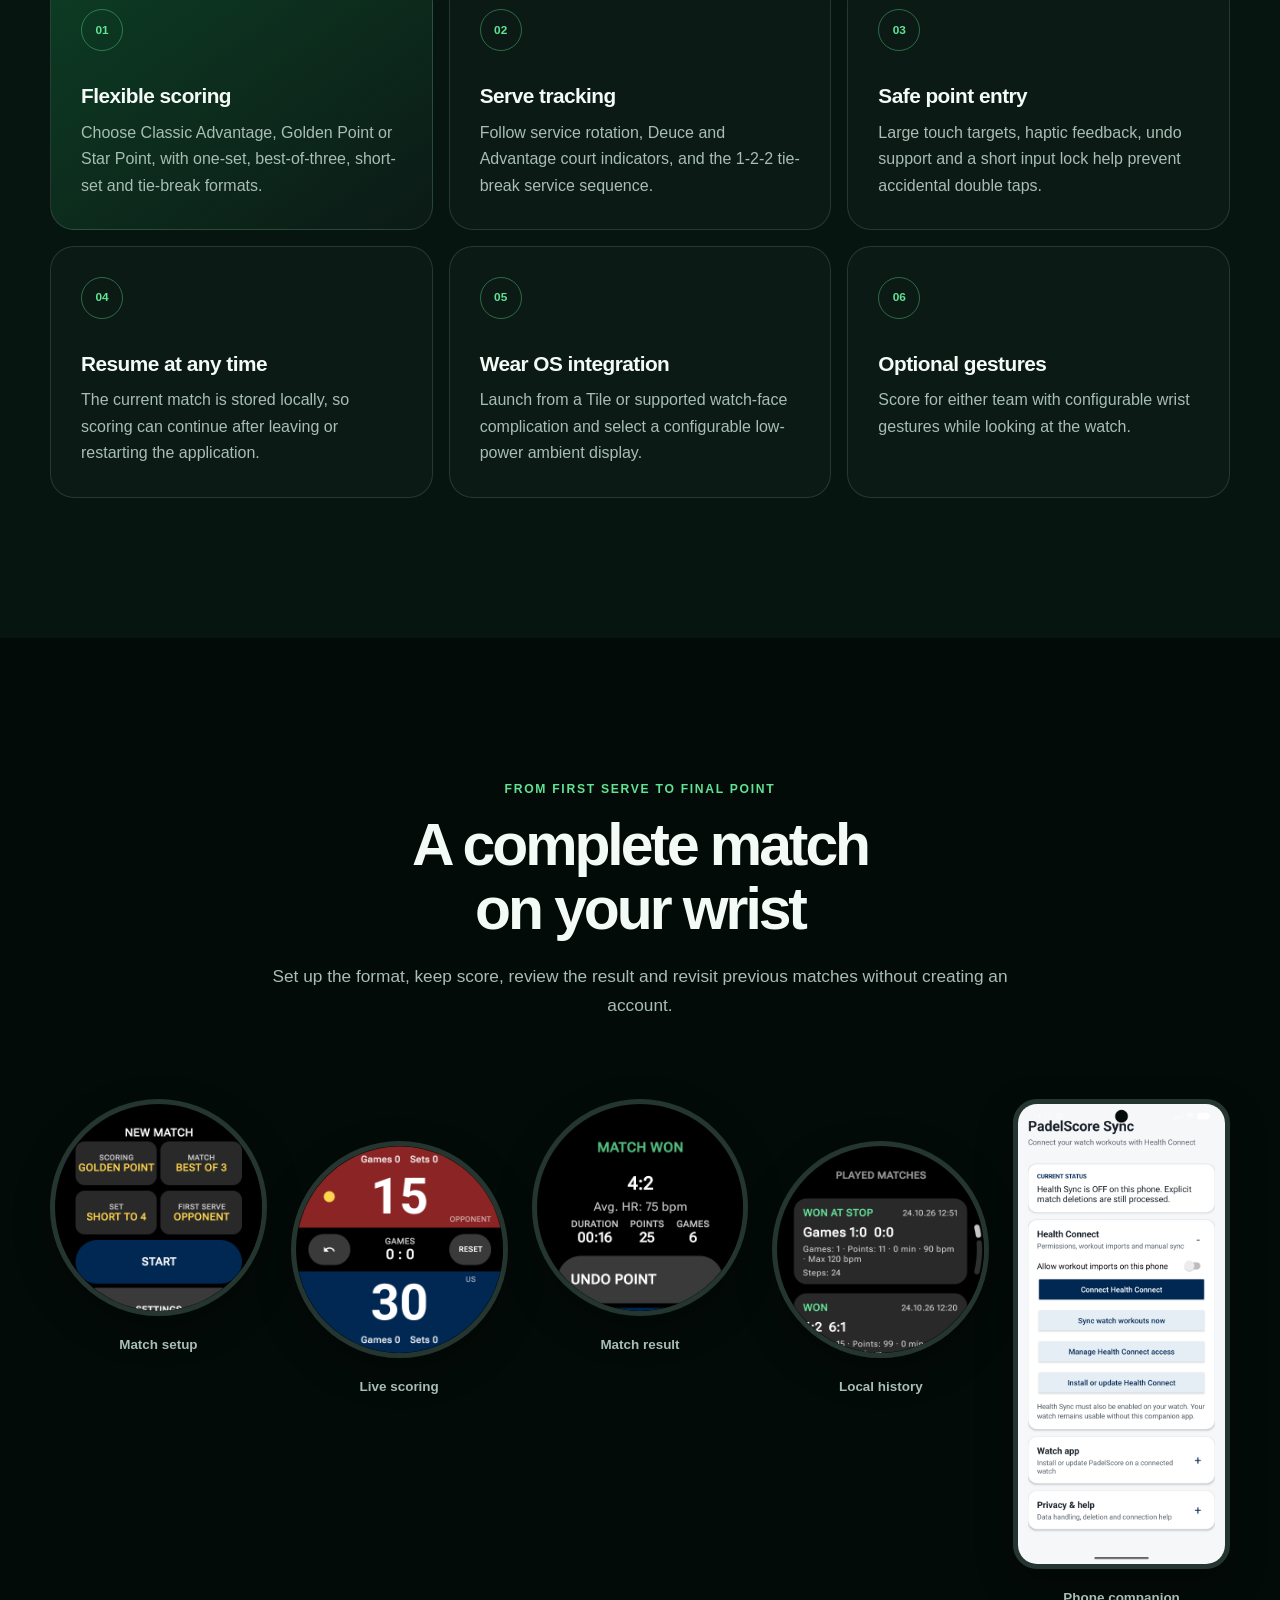
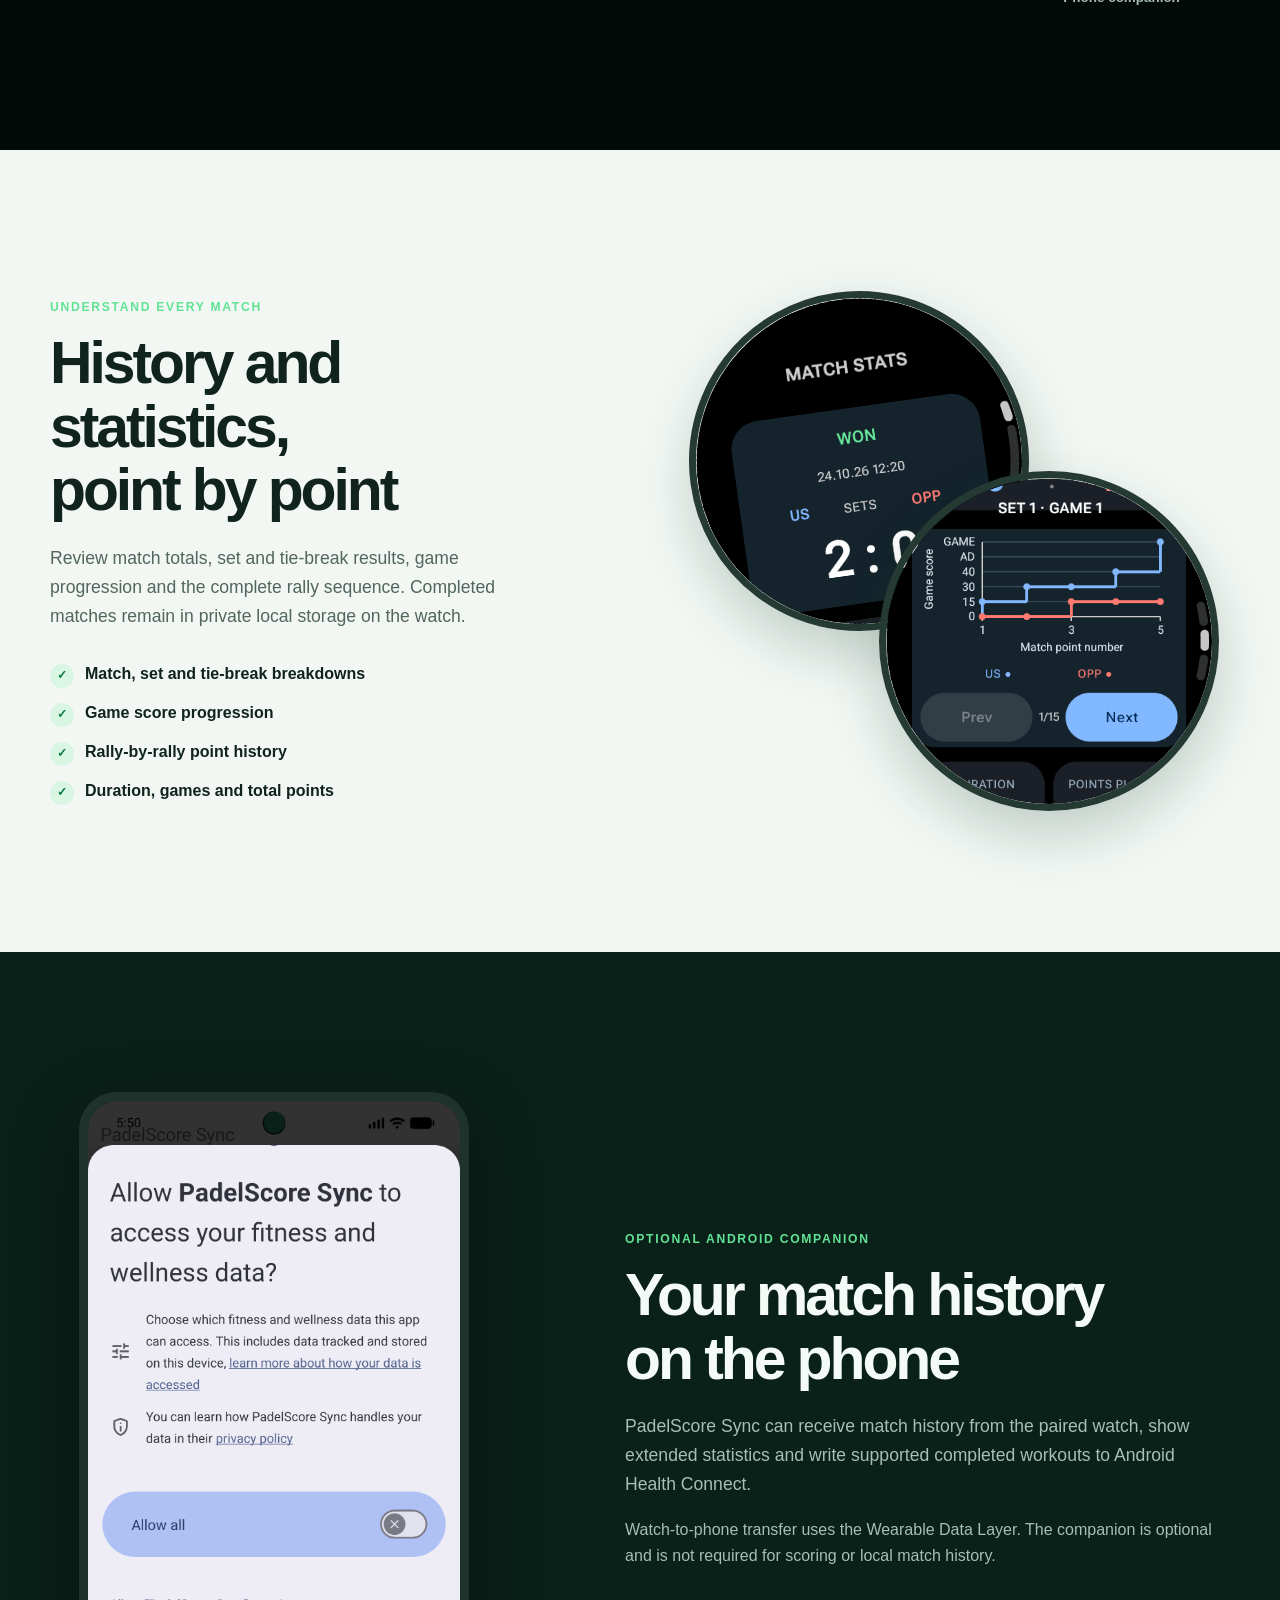
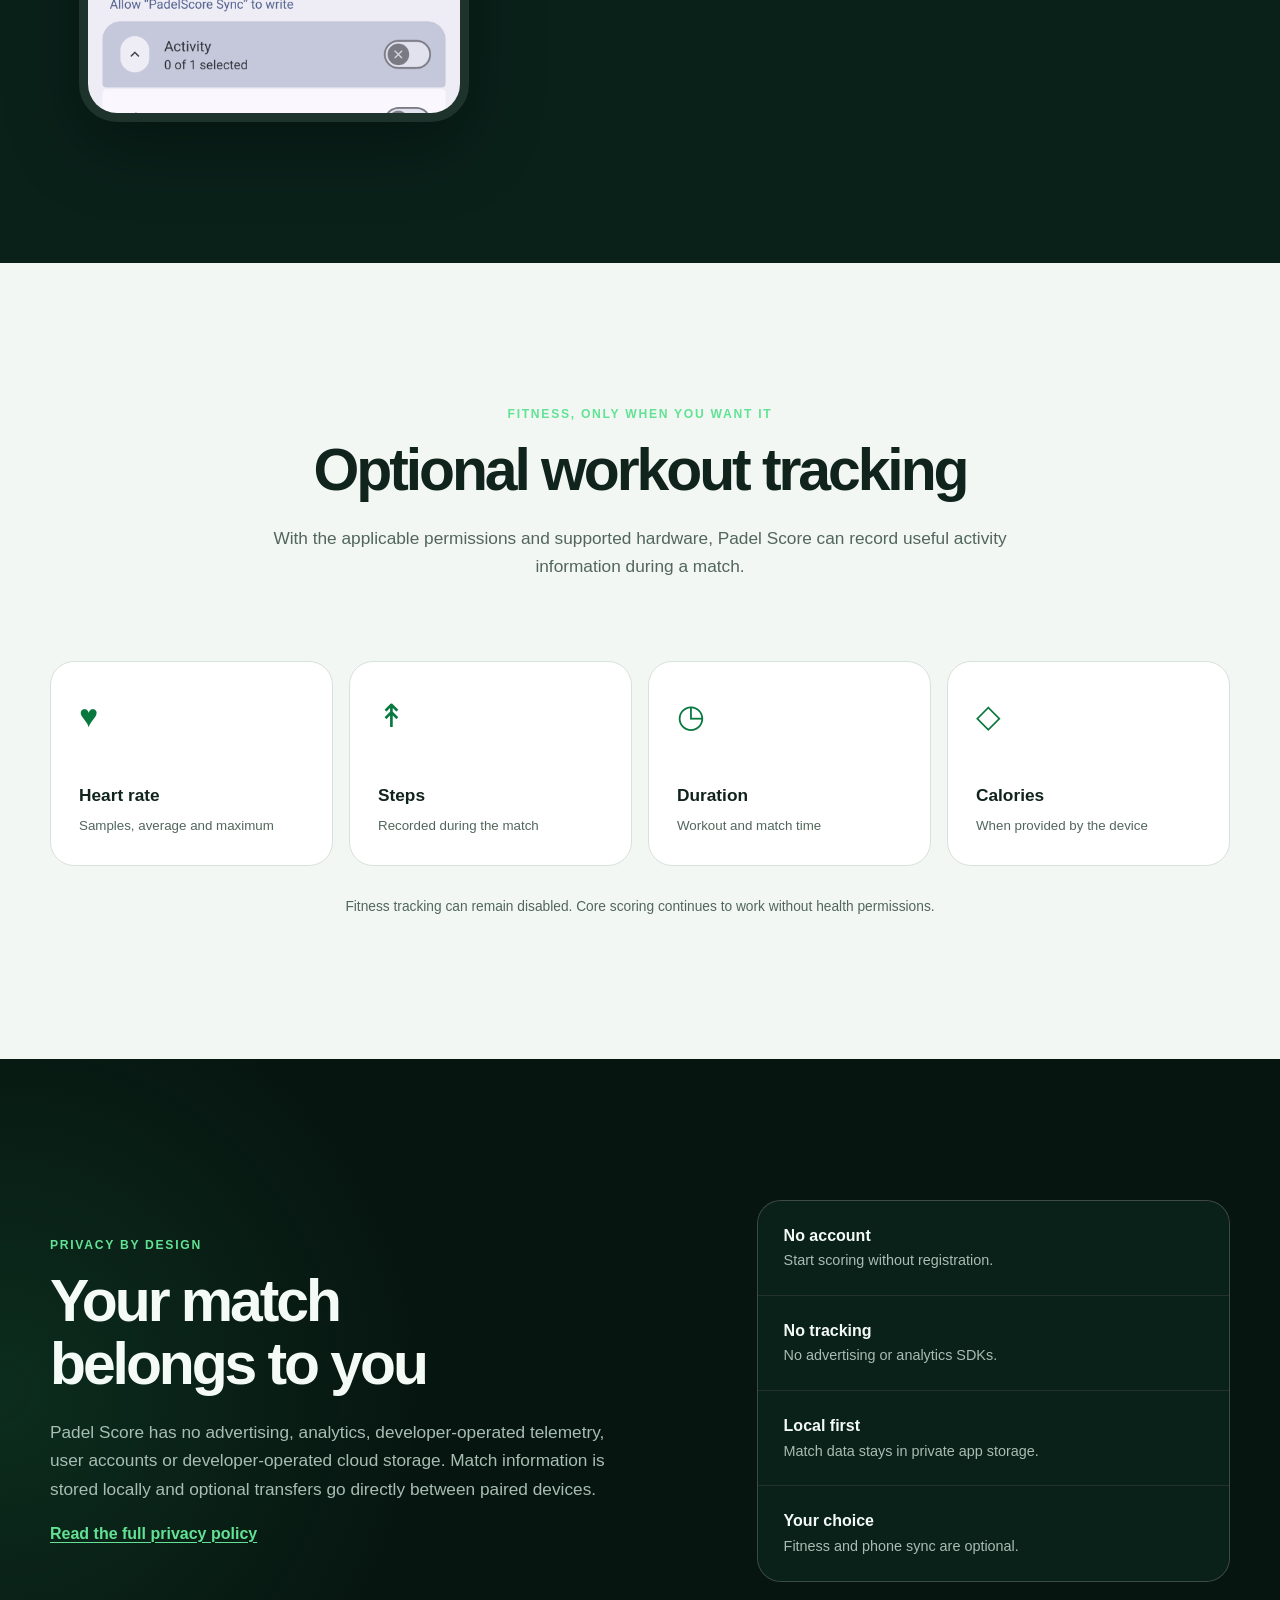
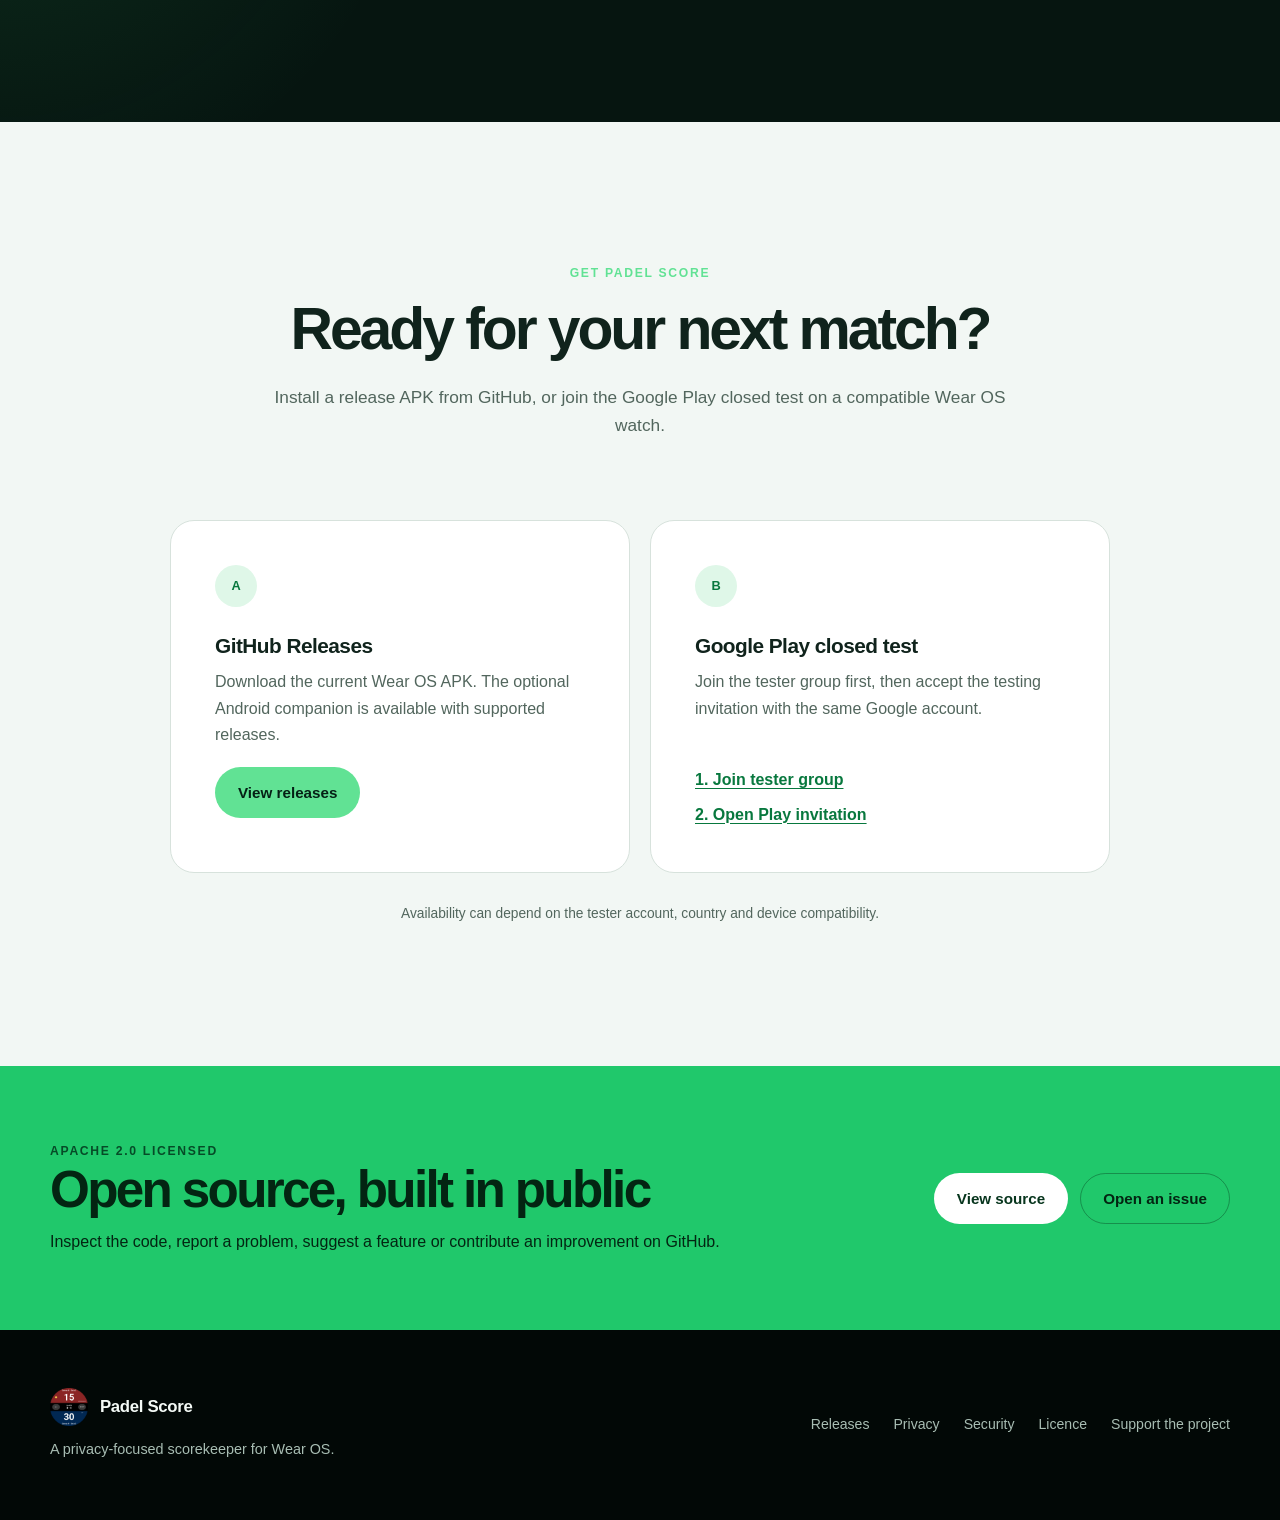
==== commit baa98793: "update pages" ====
--- a/docs/index.html
+++ b/docs/index.html
@@ -50,8 +50,11 @@
             <a class="button button-primary" href="https://github.com/Hygros/PadelScore/releases">
               Download from GitHub
             </a>
+            <a class="button button-secondary" href="https://groups.google.com/g/padel-score-testers">
+              1. Join tester group
+            </a>
             <a class="button button-secondary" href="https://play.google.com/apps/testing/ch.hygro.padelscore">
-              Join the Play test
+              2. Open Play invitation
             </a>
           </div>
 
@@ -158,7 +161,7 @@
             <figcaption>Local history</figcaption>
           </figure>
           <figure>
-            <img src="screenshots/10_companion.png" loading="lazy" alt="Optional Android companion application">
+            <img class="phone-preview" src="screenshots/10_companion.png" loading="lazy" alt="Optional Android companion application">
             <figcaption>Phone companion</figcaption>
           </figure>
         </div>
--- a/docs/assets/styles.css
+++ b/docs/assets/styles.css
@@ -436,6 +436,10 @@
   font-weight: 650;
 }
 
+.screenshot-row .phone-preview {
+  border-radius: 24px;
+}
+
 .stats-section,
 .fitness-section,
 .install-section {
